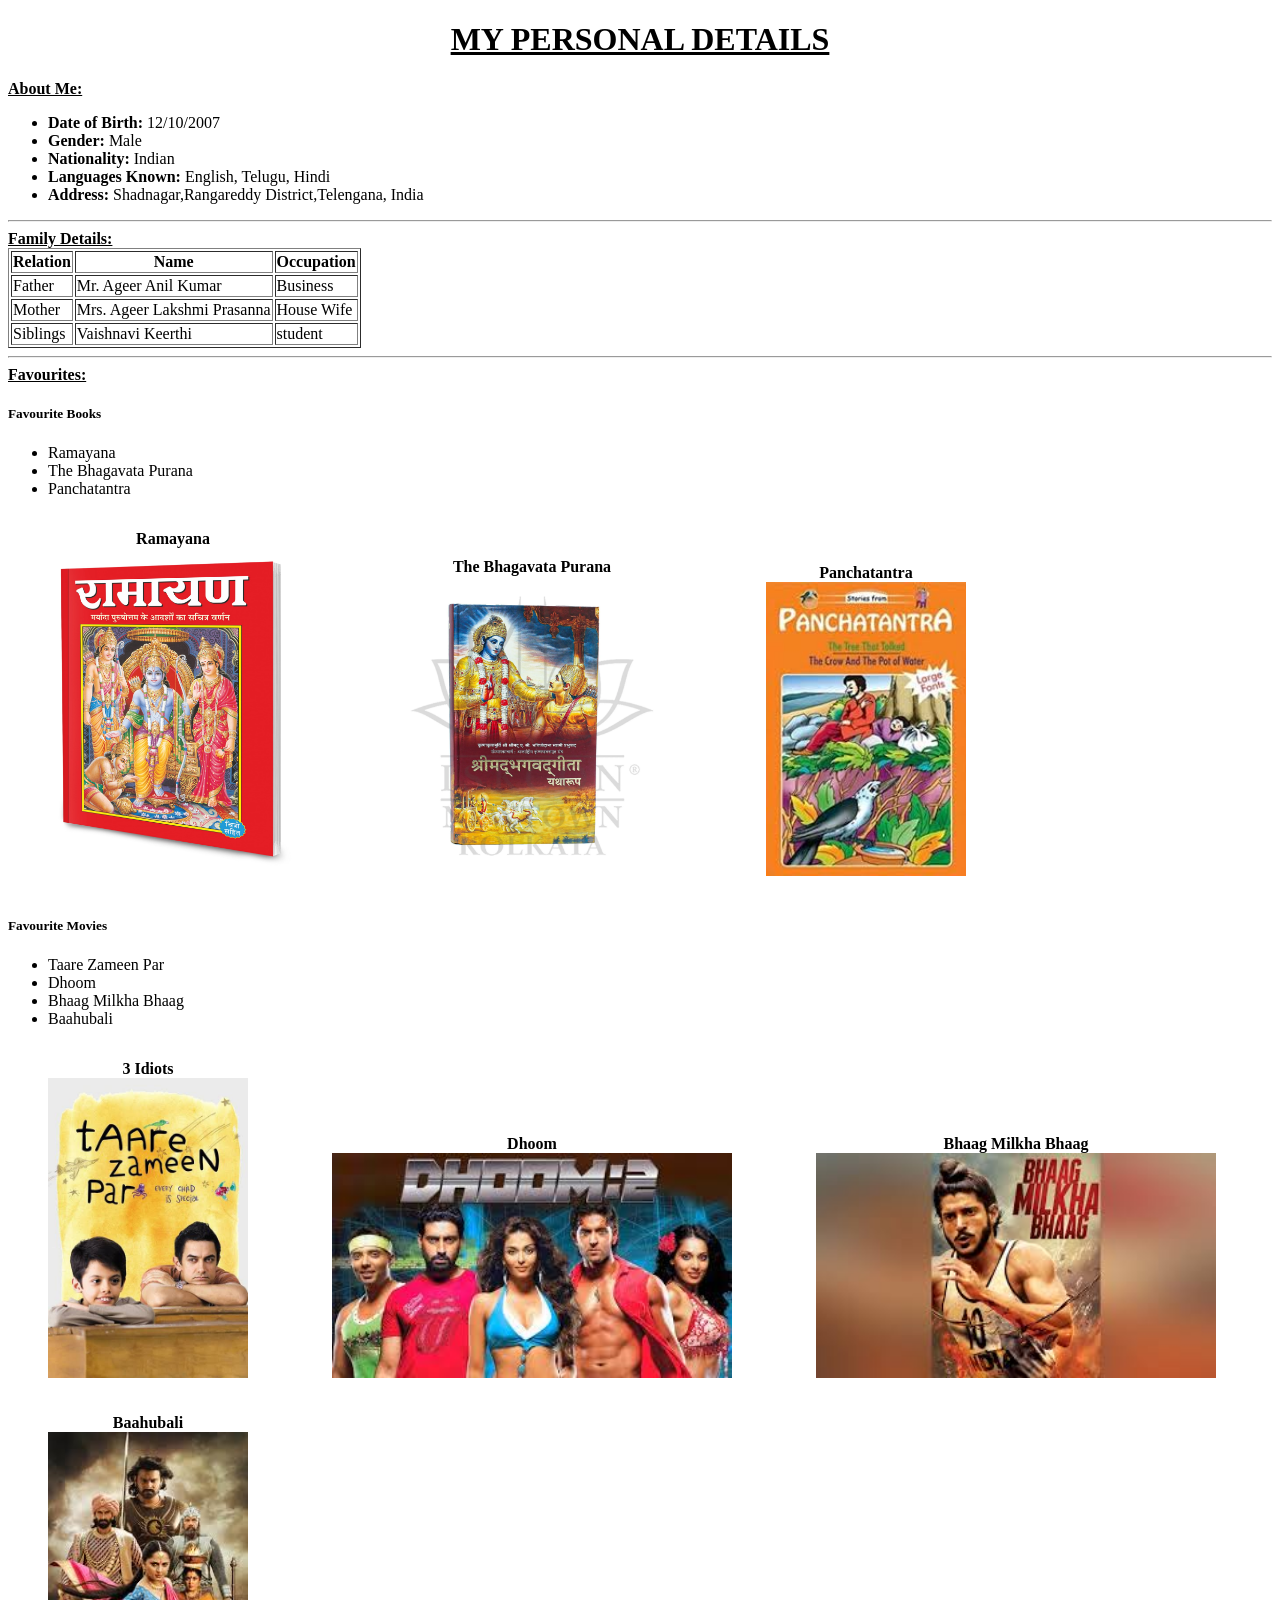
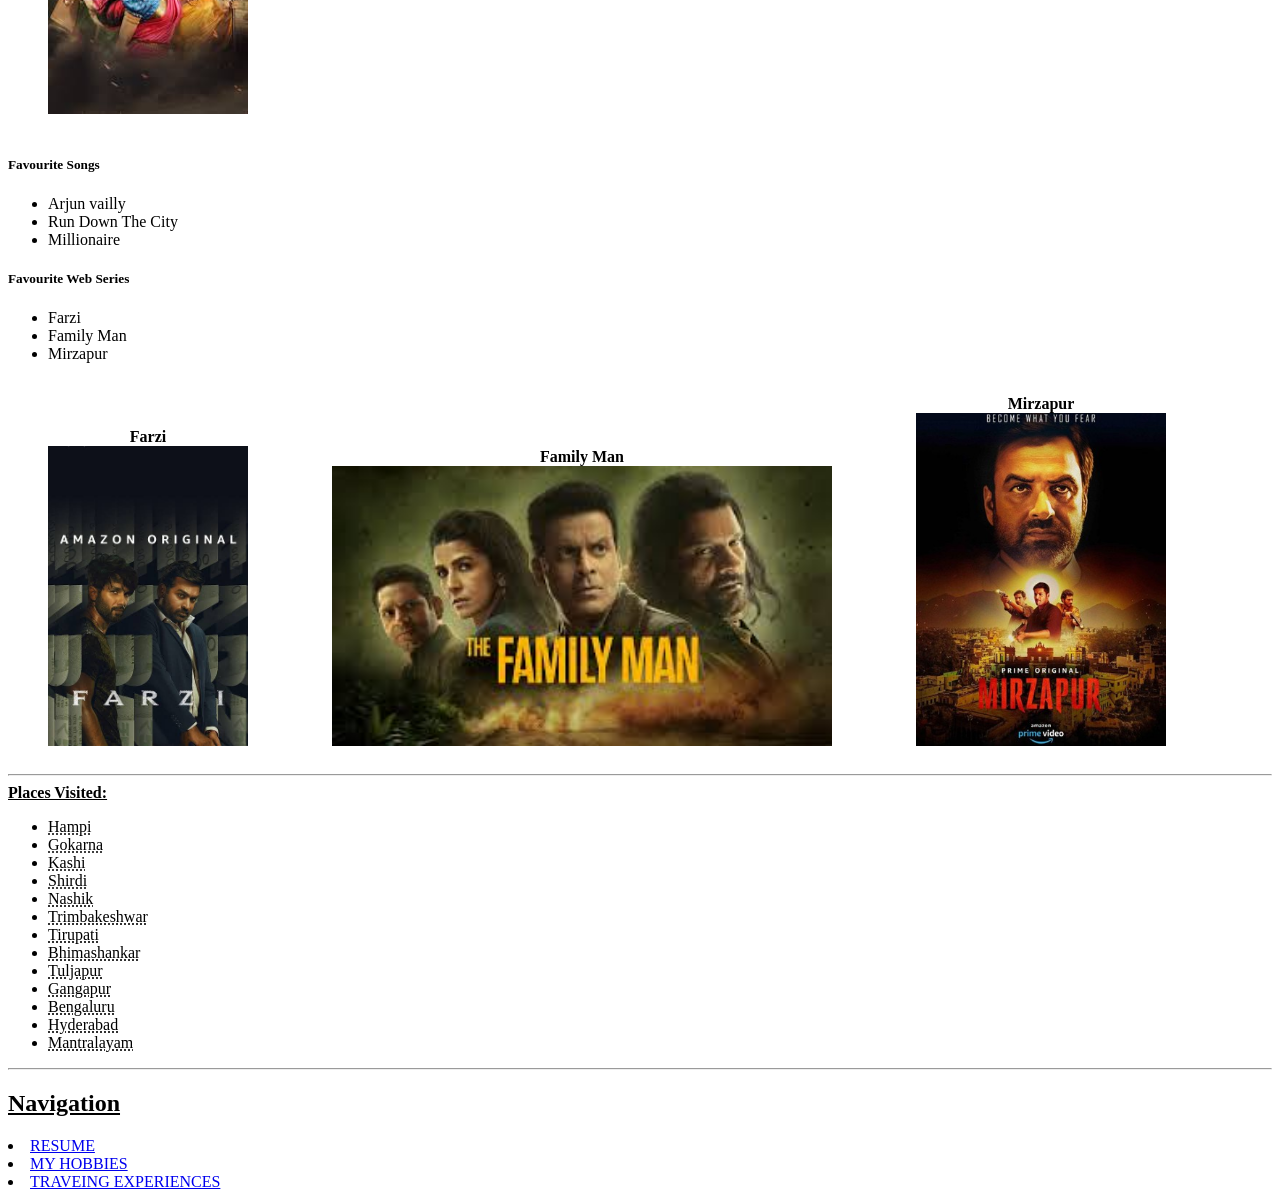
==== personal.html @ ff6e7f91 "first commit and adding all files and folders" ====
<!DOCTYPE html>
<html lang="en">

<head>
    <meta charset="UTF-8">
    <meta name="viewport" content="width=device-width, initial-scale=1.0">
    <title>MY PERSONAL DETAILS</title>
</head>

<body>
    <h1>
        <center><u>MY PERSONAL DETAILS</u></center>
    </h1>
    <main>
        <section>
            <strong><u>About Me:</u></strong>
            <ul>
                <li><b>Date of Birth:</b> 12/10/2007</li>
                <li><b>Gender:</b> Male</li>
                <li><b>Nationality:</b> Indian</li>
                <li><b>Languages Known:</b> English, Telugu, Hindi</li>
                <li><b>Address:</b> Shadnagar,Rangareddy District,Telengana, India</li>
            </ul>
        </section>
        <hr>
        <section>
            <strong><u>Family Details:</u></strong>

            <table border="1">
                <tr>
                    <th>Relation</th>
                    <th>Name</th>
                    <th>Occupation</th>
                </tr>
                <tr>
                    <td>Father</td>
                    <td>Mr. Ageer Anil Kumar</td>
                    <td>Business</td>
                </tr>
                <tr>
                    <td>Mother</td>
                    <td>Mrs. Ageer Lakshmi Prasanna</td>
                    <td>House Wife</td>
                </tr>
                <tr>
                    <td>Siblings</td>
                    <td>Vaishnavi Keerthi</td>
                    <td>student</td>
                </tr>
            </table>
        </section>
        <hr>
        <section>
            <strong><u>Favourites:</u></strong>
            <h5>Favourite Books</h5>
            <ul>
                <li>Ramayana</li>
                <li>The Bhagavata Purana</li>
                <li>Panchatantra</li>
            </ul>
            <figure style="display:inline-block; text-align:center;">
                <strong>Ramayana</strong><br>
                <img src="\images\ramayan.jpg" alt="Ramayana Illustration" width="250">
            </figure>

            <figure style="display:inline-block; text-align:center;">
                <strong>The Bhagavata Purana</strong><br>
                <img src="\images\bhagvat gita.webp" alt="Bhagavata Purana Manuscript" width="300">
            </figure>

            <figure style="display:inline-block; text-align:center;">
                <strong>Panchatantra</strong><br>
                <img src="\images\panchatantra.jpeg" alt="Panchatantra Stories Illustration" width="200">
            </figure>
            <h5>Favourite Movies</h5>
            <ul>
                <li>Taare Zameen Par</li>
                <li>Dhoom</li>
                <li>Bhaag Milkha Bhaag</li>
                <li>Baahubali</li>
            </ul>
            <figure style="display:inline-block; text-align:center;">
                <strong>3 Idiots</strong><br>
                <img src="\images\thaare.jpeg" alt="3 Idiots Movie" width="200">
            </figure>

            <figure style="display:inline-block; text-align:center;">
                <strong>Dhoom</strong><br>
                <img src="\images\dhoom 2.jpeg" alt="Dhoom Movie" width="400">
            </figure>

            <figure style="display:inline-block; text-align:center;">
                <strong>Bhaag Milkha Bhaag</strong><br>
                <img src="\images\bhaag milkha.jpeg" alt="Bhaag Milkha Bhaag Movie" width="400">
            </figure>

            <figure style="display:inline-block; text-align:center;">
                <strong>Baahubali</strong><br>
                <img src="\images\bahubali.jpeg" alt="Baahubali Movie" width="200">
            </figure>

            <h5>Favourite Songs</h5>
            <ul>
                <li>Arjun vailly</li>
                <li>Run Down The City</li>
                <li>Millionaire</li>
            </ul>

            <h5>Favourite Web Series</h5>
            <ul>
                <li>Farzi</li>
                <li>Family Man</li>
                <li>Mirzapur</li>
            </ul>
            <figure style="display:inline-block; text-align:center;">
                <strong>Farzi</strong><br>
                <img src="images\farzi.jpeg" alt="Farzi Web Series" width="200">
            </figure>

            <figure style="display:inline-block; text-align:center;">
                <strong>Family Man</strong><br>
                <img src="images\family man.jpeg" alt="Family Man Web Series" width="500">
            </figure>

            <figure style="display:inline-block; text-align:center;">
                <strong>Mirzapur</strong><br>
                <img src="images\mirzapur.jpg" alt="Mirzapur Web Series" width="250">
            </figure>
        </section>
        <hr>
        <section>
            <strong><u>Places Visited:</u></strong>
            <ul>
                <li><abbr title="Hampi">Hampi</abbr></li>
                <li><abbr title="Gokarna">Gokarna</abbr></li>
                <li><abbr title="Kashi (Varanasi)">Kashi</abbr></li>
                <li><abbr title="Shirdi">Shirdi</abbr></li>
                <li><abbr title="Nashik">Nashik</abbr></li>
                <li><abbr title="Trimbakeshwar">Trimbakeshwar</abbr></li>
                <li><abbr title="Tirupati">Tirupati</abbr></li>
                <li><abbr title="Bhimashankar">Bhimashankar</abbr></li>
                <li><abbr title="Tuljapur">Tuljapur</abbr></li>
                <li><abbr title="Gangapur">Gangapur</abbr></li>
                <li><abbr title="Bengaluru">Bengaluru</abbr></li>
                <li><abbr title="Hyderabad">Hyderabad</abbr></li>
                <li><abbr title="Mantralayam">Mantralayam</abbr></li>
            </ul>
        </section>
        <hr>
        <nav>
            <h2><u>Navigation</u></h2>
            <li><a href="/resume.html" target="_blank">RESUME</a></li>
            <li><a href="/hobbies.html" target="_blank">MY HOBBIES</a></li>
            <li><a href="/travel.html" target="_blank">TRAVEING EXPERIENCES</a></li>
        </nav>


    </main>
</body>

</html>
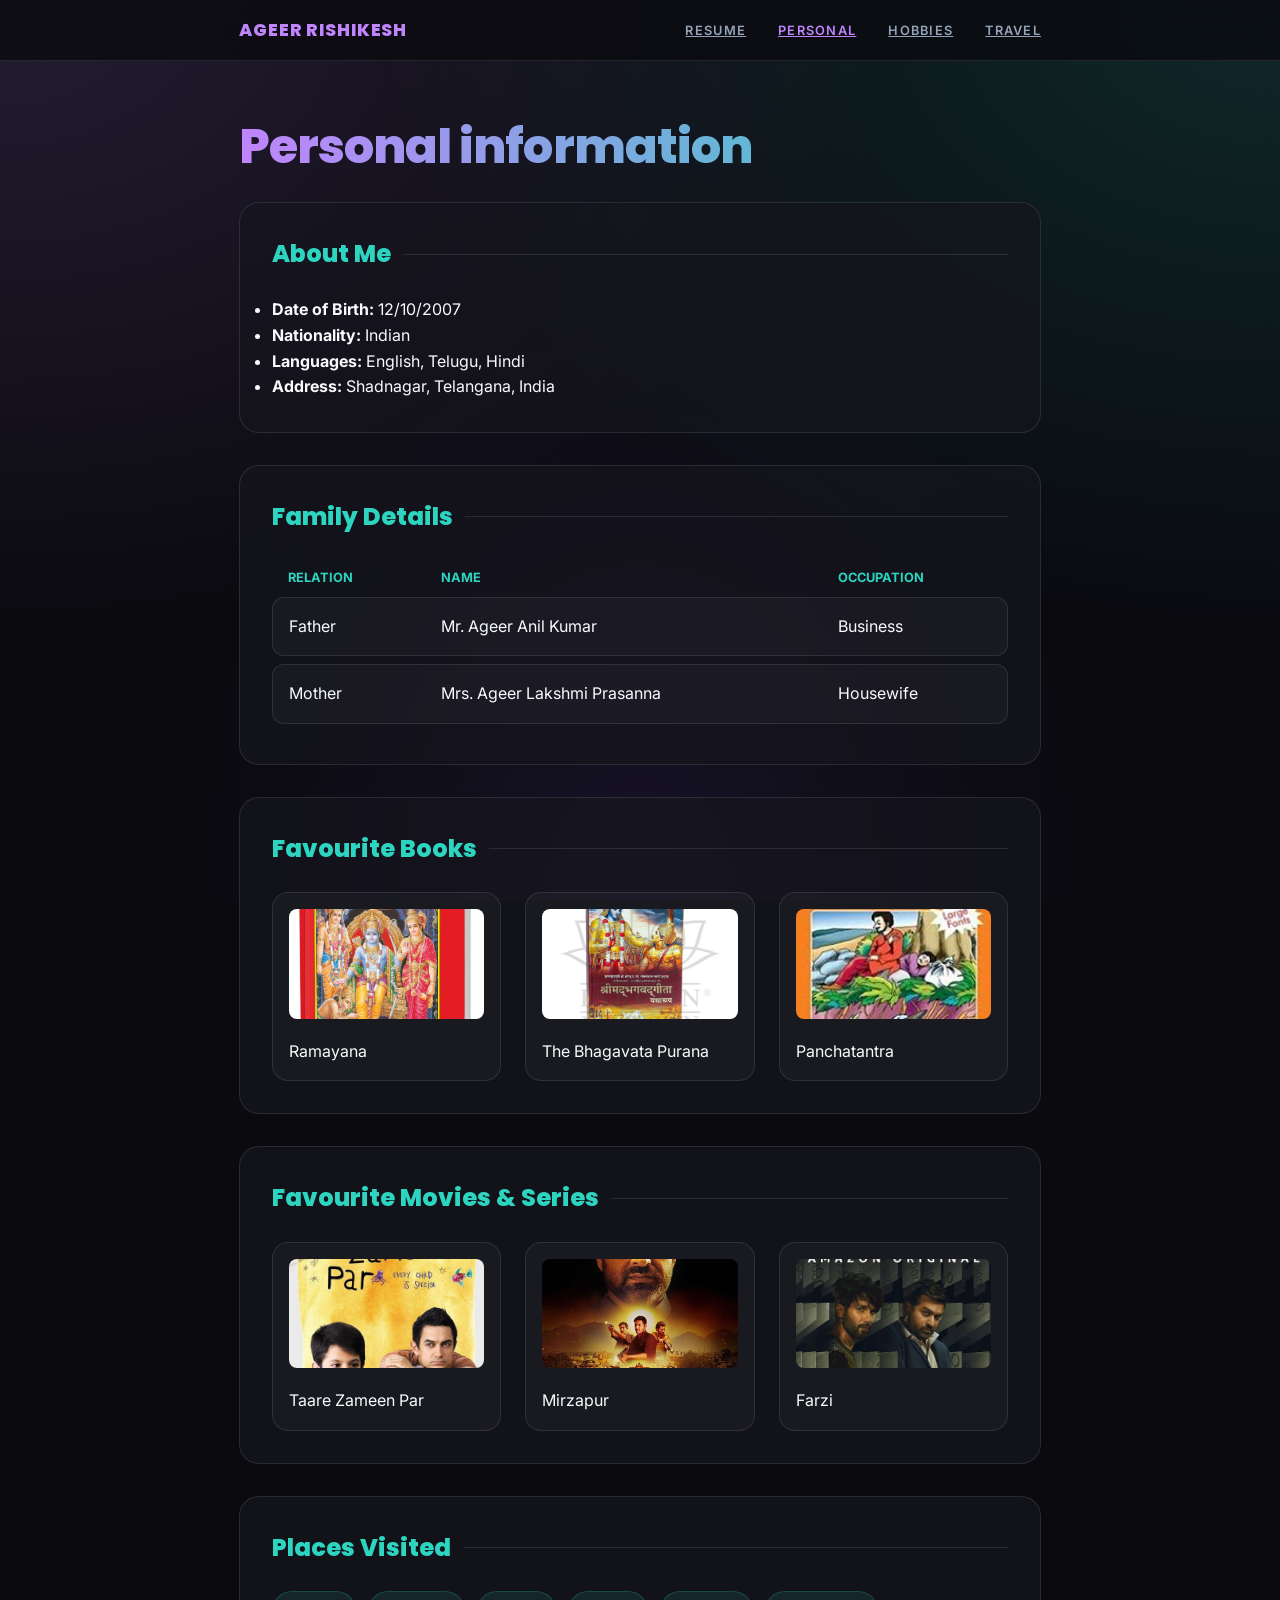
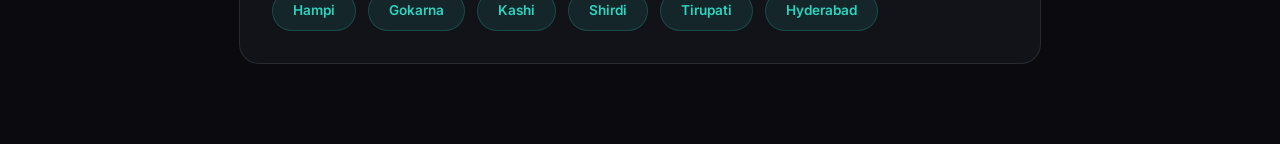
==== commit f536abac: "second commit" ====
--- a/personal.html
+++ b/personal.html
@@ -1,161 +1,116 @@
 <!DOCTYPE html>
 <html lang="en">
-
 <head>
     <meta charset="UTF-8">
     <meta name="viewport" content="width=device-width, initial-scale=1.0">
-    <title>MY PERSONAL DETAILS</title>
+    <title>Personal Details | Ageer Rishikesh</title>
+    <link rel="stylesheet" href="resume.css">
 </head>
 
 <body>
-    <h1>
-        <center><u>MY PERSONAL DETAILS</u></center>
-    </h1>
+
+<nav>
+    <div class="nav-container">
+        <div class="nav-brand">AGEER RISHIKESH</div>
+        <ul>
+            <li><a href="index.html">Resume</a></li>
+            <li><a href="personal.html" class="active">Personal</a></li>
+            <li><a href="hobbies.html">Hobbies</a></li>
+            <li><a href="travel.html">Travel</a></li>
+        </ul>
+    </div>
+</nav>
+
+<div class="container">
+    <header>
+        <h1>Personal information</h1>
+    </header>
+
     <main>
         <section>
-            <strong><u>About Me:</u></strong>
+            <h3>About Me</h3>
             <ul>
-                <li><b>Date of Birth:</b> 12/10/2007</li>
-                <li><b>Gender:</b> Male</li>
-                <li><b>Nationality:</b> Indian</li>
-                <li><b>Languages Known:</b> English, Telugu, Hindi</li>
-                <li><b>Address:</b> Shadnagar,Rangareddy District,Telengana, India</li>
+                <li><strong>Date of Birth:</strong> 12/10/2007</li>
+                <li><strong>Nationality:</strong> Indian</li>
+                <li><strong>Languages:</strong> English, Telugu, Hindi</li>
+                <li><strong>Address:</strong> Shadnagar, Telangana, India</li>
             </ul>
         </section>
-        <hr>
+
         <section>
-            <strong><u>Family Details:</u></strong>
-
-            <table border="1">
-                <tr>
-                    <th>Relation</th>
-                    <th>Name</th>
-                    <th>Occupation</th>
-                </tr>
-                <tr>
-                    <td>Father</td>
-                    <td>Mr. Ageer Anil Kumar</td>
-                    <td>Business</td>
-                </tr>
-                <tr>
-                    <td>Mother</td>
-                    <td>Mrs. Ageer Lakshmi Prasanna</td>
-                    <td>House Wife</td>
-                </tr>
-                <tr>
-                    <td>Siblings</td>
-                    <td>Vaishnavi Keerthi</td>
-                    <td>student</td>
-                </tr>
+            <h3>Family Details</h3>
+            <table>
+                <thead>
+                    <tr>
+                        <th>Relation</th>
+                        <th>Name</th>
+                        <th>Occupation</th>
+                    </tr>
+                </thead>
+                <tbody>
+                    <tr>
+                        <td>Father</td>
+                        <td>Mr. Ageer Anil Kumar</td>
+                        <td>Business</td>
+                    </tr>
+                    <tr>
+                        <td>Mother</td>
+                        <td>Mrs. Ageer Lakshmi Prasanna</td>
+                        <td>Housewife</td>
+                    </tr>
+                </tbody>
             </table>
         </section>
-        <hr>
+
         <section>
-            <strong><u>Favourites:</u></strong>
-            <h5>Favourite Books</h5>
-            <ul>
-                <li>Ramayana</li>
-                <li>The Bhagavata Purana</li>
-                <li>Panchatantra</li>
-            </ul>
-            <figure style="display:inline-block; text-align:center;">
-                <strong>Ramayana</strong><br>
-                <img src="\images\ramayan.jpg" alt="Ramayana Illustration" width="250">
-            </figure>
+            <h3>Favourite Books</h3>
+            <div class="items-row">
+                <div class="item-card">
+                    <img src="images/ramayan.jpg" alt="Ramayana">
+                    <p>Ramayana</p>
+                </div>
+                <div class="item-card">
+                    <img src="images/bhagvat gita.webp" alt="Bhagavata Purana">
+                    <p>The Bhagavata Purana</p>
+                </div>
+                <div class="item-card">
+                    <img src="images/panchatantra.jpeg" alt="Panchatantra">
+                    <p>Panchatantra</p>
+                </div>
+            </div>
+        </section>
 
-            <figure style="display:inline-block; text-align:center;">
-                <strong>The Bhagavata Purana</strong><br>
-                <img src="\images\bhagvat gita.webp" alt="Bhagavata Purana Manuscript" width="300">
-            </figure>
+        <section>
+            <h3>Favourite Movies & Series</h3>
+            <div class="items-row">
+                <div class="item-card">
+                    <img src="images/thaare.jpeg" alt="Taare Zameen Par">
+                    <p>Taare Zameen Par</p>
+                </div>
+                <div class="item-card">
+                    <img src="images/mirzapur.jpg" alt="Mirzapur">
+                    <p>Mirzapur</p>
+                </div>
+                <div class="item-card">
+                    <img src="images/farzi.jpeg" alt="Farzi">
+                    <p>Farzi</p>
+                </div>
+            </div>
+        </section>
 
-            <figure style="display:inline-block; text-align:center;">
-                <strong>Panchatantra</strong><br>
-                <img src="\images\panchatantra.jpeg" alt="Panchatantra Stories Illustration" width="200">
-            </figure>
-            <h5>Favourite Movies</h5>
-            <ul>
-                <li>Taare Zameen Par</li>
-                <li>Dhoom</li>
-                <li>Bhaag Milkha Bhaag</li>
-                <li>Baahubali</li>
-            </ul>
-            <figure style="display:inline-block; text-align:center;">
-                <strong>3 Idiots</strong><br>
-                <img src="\images\thaare.jpeg" alt="3 Idiots Movie" width="200">
-            </figure>
+        <section>
+            <h3>Places Visited</h3>
+            <div class="flex-list">
+                <span class="flex-item">Hampi</span>
+                <span class="flex-item">Gokarna</span>
+                <span class="flex-item">Kashi</span>
+                <span class="flex-item">Shirdi</span>
+                <span class="flex-item">Tirupati</span>
+                <span class="flex-item">Hyderabad</span>
+            </div>
+        </section>
+    </main>
+</div>
 
-            <figure style="display:inline-block; text-align:center;">
-                <strong>Dhoom</strong><br>
-                <img src="\images\dhoom 2.jpeg" alt="Dhoom Movie" width="400">
-            </figure>
-
-            <figure style="display:inline-block; text-align:center;">
-                <strong>Bhaag Milkha Bhaag</strong><br>
-                <img src="\images\bhaag milkha.jpeg" alt="Bhaag Milkha Bhaag Movie" width="400">
-            </figure>
-
-            <figure style="display:inline-block; text-align:center;">
-                <strong>Baahubali</strong><br>
-                <img src="\images\bahubali.jpeg" alt="Baahubali Movie" width="200">
-            </figure>
-
-            <h5>Favourite Songs</h5>
-            <ul>
-                <li>Arjun vailly</li>
-                <li>Run Down The City</li>
-                <li>Millionaire</li>
-            </ul>
-
-            <h5>Favourite Web Series</h5>
-            <ul>
-                <li>Farzi</li>
-                <li>Family Man</li>
-                <li>Mirzapur</li>
-            </ul>
-            <figure style="display:inline-block; text-align:center;">
-                <strong>Farzi</strong><br>
-                <img src="images\farzi.jpeg" alt="Farzi Web Series" width="200">
-            </figure>
-
-            <figure style="display:inline-block; text-align:center;">
-                <strong>Family Man</strong><br>
-                <img src="images\family man.jpeg" alt="Family Man Web Series" width="500">
-            </figure>
-
-            <figure style="display:inline-block; text-align:center;">
-                <strong>Mirzapur</strong><br>
-                <img src="images\mirzapur.jpg" alt="Mirzapur Web Series" width="250">
-            </figure>
-        </section>
-        <hr>
-        <section>
-            <strong><u>Places Visited:</u></strong>
-            <ul>
-                <li><abbr title="Hampi">Hampi</abbr></li>
-                <li><abbr title="Gokarna">Gokarna</abbr></li>
-                <li><abbr title="Kashi (Varanasi)">Kashi</abbr></li>
-                <li><abbr title="Shirdi">Shirdi</abbr></li>
-                <li><abbr title="Nashik">Nashik</abbr></li>
-                <li><abbr title="Trimbakeshwar">Trimbakeshwar</abbr></li>
-                <li><abbr title="Tirupati">Tirupati</abbr></li>
-                <li><abbr title="Bhimashankar">Bhimashankar</abbr></li>
-                <li><abbr title="Tuljapur">Tuljapur</abbr></li>
-                <li><abbr title="Gangapur">Gangapur</abbr></li>
-                <li><abbr title="Bengaluru">Bengaluru</abbr></li>
-                <li><abbr title="Hyderabad">Hyderabad</abbr></li>
-                <li><abbr title="Mantralayam">Mantralayam</abbr></li>
-            </ul>
-        </section>
-        <hr>
-        <nav>
-            <h2><u>Navigation</u></h2>
-            <li><a href="/resume.html" target="_blank">RESUME</a></li>
-            <li><a href="/hobbies.html" target="_blank">MY HOBBIES</a></li>
-            <li><a href="/travel.html" target="_blank">TRAVEING EXPERIENCES</a></li>
-        </nav>
-
-
-    </main>
 </body>
-
 </html>
--- a/resume.css
+++ b/resume.css
@@ -0,0 +1,260 @@
+@import url('https://fonts.googleapis.com/css2?family=Inter:wght@400;500;600&family=Poppins:wght@600;700;800&display=swap');
+
+:root {
+    --bg-main: #0a0a0f;
+    --card-bg: rgba(22, 22, 30, 0.7);
+    --primary: #c084fc; /* Electric Violet */
+    --secondary: #2dd4bf; /* Teal/Cyan */
+    --text-main: #f8fafc;
+    --text-muted: #94a3b8;
+    --border: rgba(255, 255, 255, 0.1);
+    --transition: all 0.3s cubic-bezier(0.4, 0, 0.2, 1);
+}
+
+* {
+    margin: 0;
+    padding: 0;
+    box-sizing: border-box;
+}
+
+body {
+    font-family: 'Inter', sans-serif;
+    background-color: var(--bg-main);
+    background-image: 
+        radial-gradient(at 0% 0%, rgba(192, 132, 252, 0.15) 0px, transparent 50%),
+        radial-gradient(at 100% 0%, rgba(45, 212, 191, 0.15) 0px, transparent 50%),
+        radial-gradient(at 50% 100%, rgba(139, 92, 246, 0.1) 0px, transparent 50%);
+    background-attachment: fixed;
+    color: var(--text-main);
+    line-height: 1.6;
+}
+
+.container {
+    max-width: 850px;
+    margin: 0 auto;
+    padding: 3rem 1.5rem;
+}
+
+/* Typography */
+h1, h2, h3, h4 {
+    font-family: 'Poppins', sans-serif;
+    font-weight: 800;
+}
+
+h1 { 
+    font-size: 3rem; 
+    letter-spacing: -0.02em;
+    background: linear-gradient(to right, var(--primary), var(--secondary));
+    -webkit-background-clip: text;
+    -webkit-text-fill-color: transparent;
+    margin-bottom: 1rem;
+}
+
+h3 {
+    font-size: 1.5rem;
+    color: var(--secondary);
+    margin-bottom: 1.5rem;
+    display: flex;
+    align-items: center;
+    gap: 0.75rem;
+}
+
+h3::after {
+    content: '';
+    flex: 1;
+    height: 1px;
+    background: var(--border);
+}
+
+/* Navigation */
+nav {
+    position: sticky;
+    top: 0;
+    z-index: 100;
+    backdrop-filter: blur(20px);
+    background: rgba(10, 10, 15, 0.8);
+    border-bottom: 1px solid var(--border);
+    padding: 1rem 0;
+}
+
+nav ul {
+    list-style: none;
+    display: flex;
+    gap: 2rem;
+}
+
+.nav-container {
+    max-width: 850px;
+    margin: 0 auto;
+    padding: 0 1.5rem;
+    display: flex;
+    justify-content: space-between;
+    align-items: center;
+}
+
+.nav-brand {
+    font-family: 'Poppins', sans-serif;
+    font-weight: 800;
+    font-size: 1.1rem;
+    color: var(--primary);
+    letter-spacing: 0.05em;
+    text-transform: uppercase;
+}
+
+nav a {
+    color: var(--text-muted);
+    font-weight: 600;
+    text-transform: uppercase;
+    font-size: 0.8rem;
+    letter-spacing: 0.1em;
+    transition: var(--transition);
+}
+
+nav a:hover, nav a.active {
+    color: var(--primary);
+}
+
+/* Modern Sections */
+section {
+    background: var(--card-bg);
+    border: 1px solid var(--border);
+    border-radius: 1.25rem;
+    padding: 2rem;
+    margin-bottom: 2rem;
+    transition: var(--transition);
+}
+
+section:hover {
+    border-color: var(--primary);
+    transform: translateY(-2px);
+    box-shadow: 0 20px 40px -15px rgba(192, 132, 252, 0.1);
+}
+
+/* Table */
+table {
+    width: 100%;
+    border-collapse: separate;
+    border-spacing: 0 0.5rem;
+}
+
+th {
+    text-align: left;
+    color: var(--secondary);
+    font-size: 0.8rem;
+    text-transform: uppercase;
+    padding: 0 1rem;
+}
+
+td {
+    background: rgba(255, 255, 255, 0.03);
+    padding: 1rem;
+    border-top: 1px solid var(--border);
+    border-bottom: 1px solid var(--border);
+}
+
+td:first-child { border-left: 1px solid var(--border); border-radius: 0.75rem 0 0 0.75rem; }
+td:last-child { border-right: 1px solid var(--border); border-radius: 0 0.75rem 0.75rem 0; }
+
+/* Profile Section */
+.profile-header {
+    display: flex;
+    align-items: center;
+    gap: 2rem;
+    margin-bottom: 3rem;
+}
+
+.profile-avatar {
+    width: 140px;
+    height: 140px;
+    border-radius: 1.5rem;
+    object-fit: cover;
+    border: 2px solid var(--primary);
+    box-shadow: 0 0 30px rgba(192, 132, 252, 0.2);
+}
+
+/* Flex List for Badges */
+.flex-list {
+    display: flex;
+    flex-wrap: wrap;
+    gap: 0.75rem;
+}
+
+.flex-item {
+    background: rgba(45, 212, 191, 0.1);
+    color: var(--secondary);
+    padding: 0.5rem 1.25rem;
+    border-radius: 99rem;
+    font-size: 0.85rem;
+    font-weight: 600;
+    border: 1px solid rgba(45, 212, 191, 0.2);
+}
+
+/* Item Grid (for Favourites) */
+.items-row {
+    display: flex;
+    flex-wrap: wrap;
+    gap: 1.5rem;
+}
+
+.item-card {
+    flex: 1 1 180px;
+    background: rgba(255, 255, 255, 0.03);
+    padding: 1rem;
+    border-radius: 1rem;
+    border: 1px solid var(--border);
+    transition: var(--transition);
+}
+
+.item-card:hover {
+    border-color: var(--primary);
+}
+
+.item-card img {
+    width: 100%;
+    aspect-ratio: 16/9;
+    object-fit: cover;
+    border-radius: 0.5rem;
+    margin-bottom: 0.75rem;
+}
+
+/* Simple Timeline */
+.timeline-simple {
+    border-left: 2px solid var(--primary);
+    padding-left: 2rem;
+}
+
+.event {
+    margin-bottom: 3rem;
+    position: relative;
+}
+
+.event::before {
+    content: '';
+    position: absolute;
+    left: -2.35rem;
+    top: 0.5rem;
+    width: 0.6rem;
+    height: 0.6rem;
+    background: var(--primary);
+    border-radius: 50%;
+    box-shadow: 0 0 10px var(--primary);
+}
+
+/* Media styling */
+audio {
+    width: 100%;
+    filter: invert(1) hue-rotate(180deg) brightness(1.5);
+    opacity: 0.7;
+    margin-top: 1rem;
+}
+
+/* Responsive */
+@media (max-width: 640px) {
+    .profile-header {
+        flex-direction: column;
+        text-align: center;
+        gap: 1rem;
+    }
+    h1 { font-size: 2.25rem; }
+    nav ul { gap: 1rem; font-size: 0.7rem; }
+}
